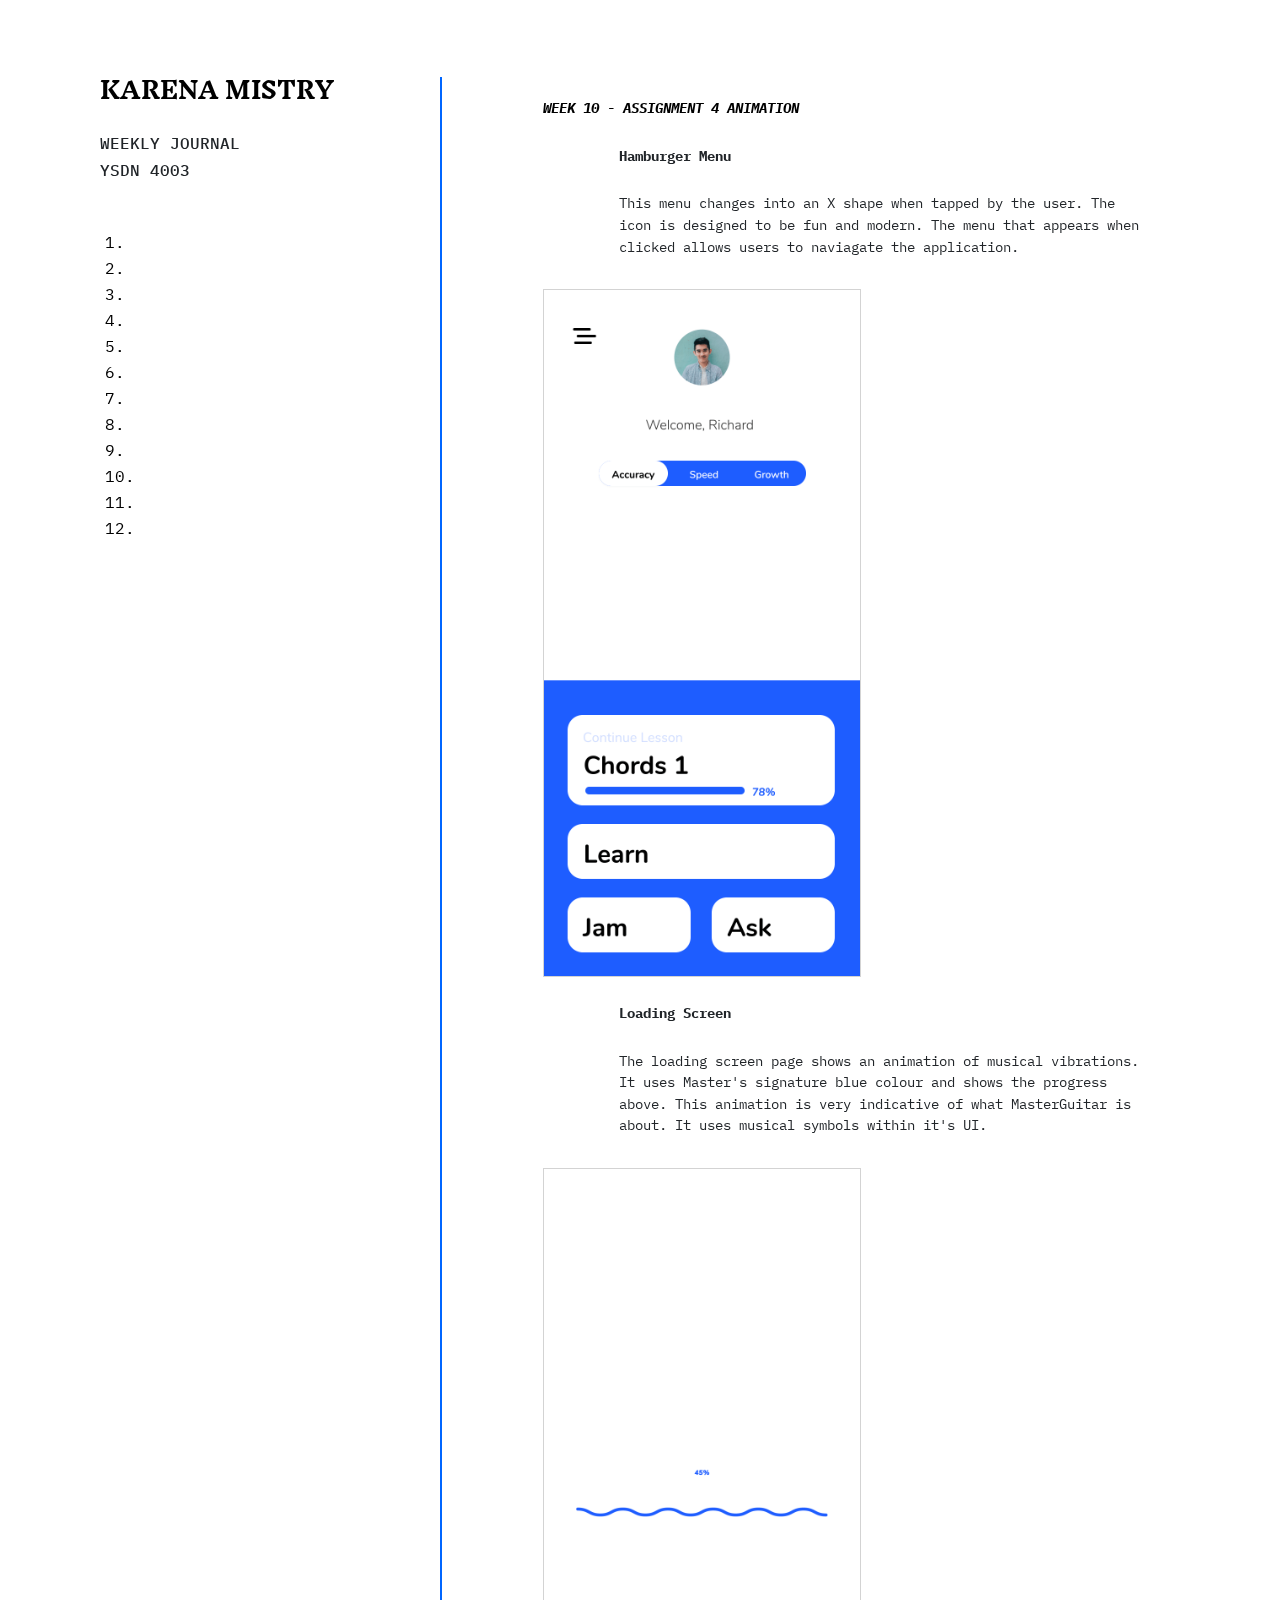
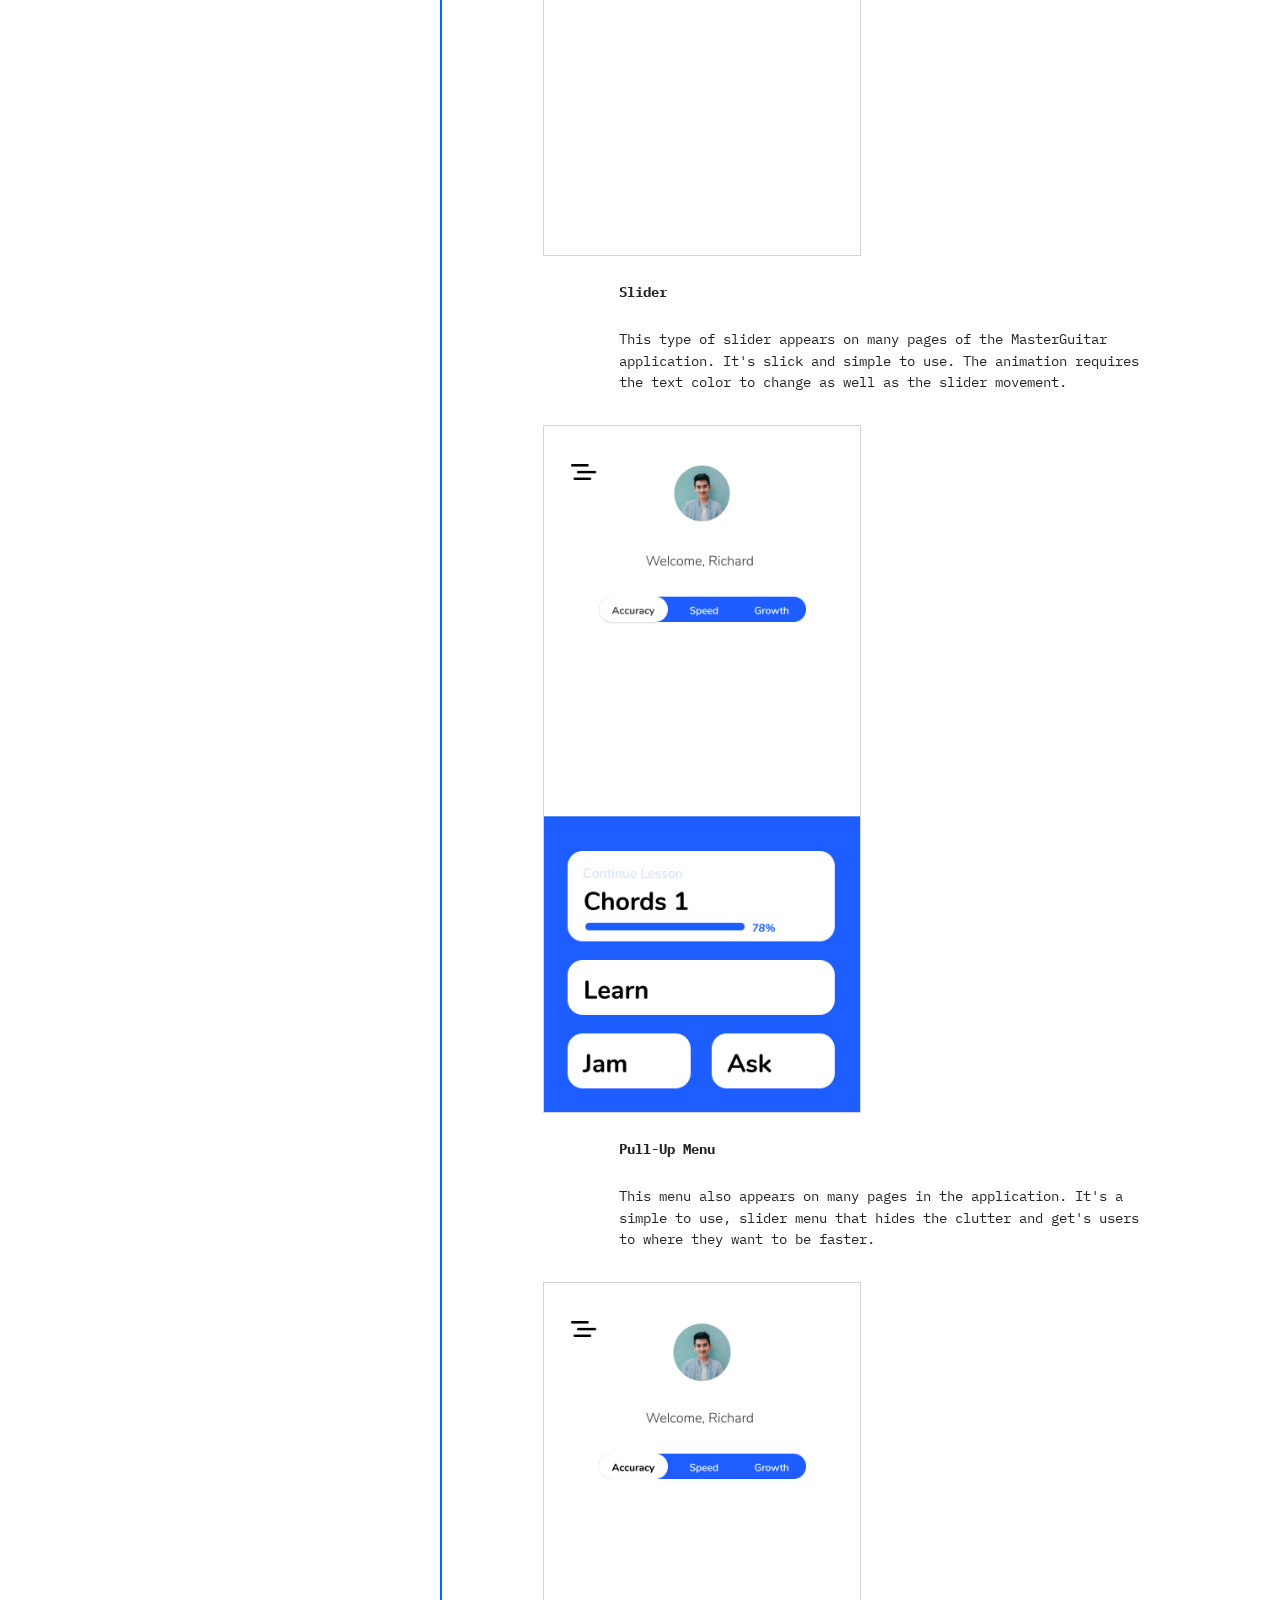
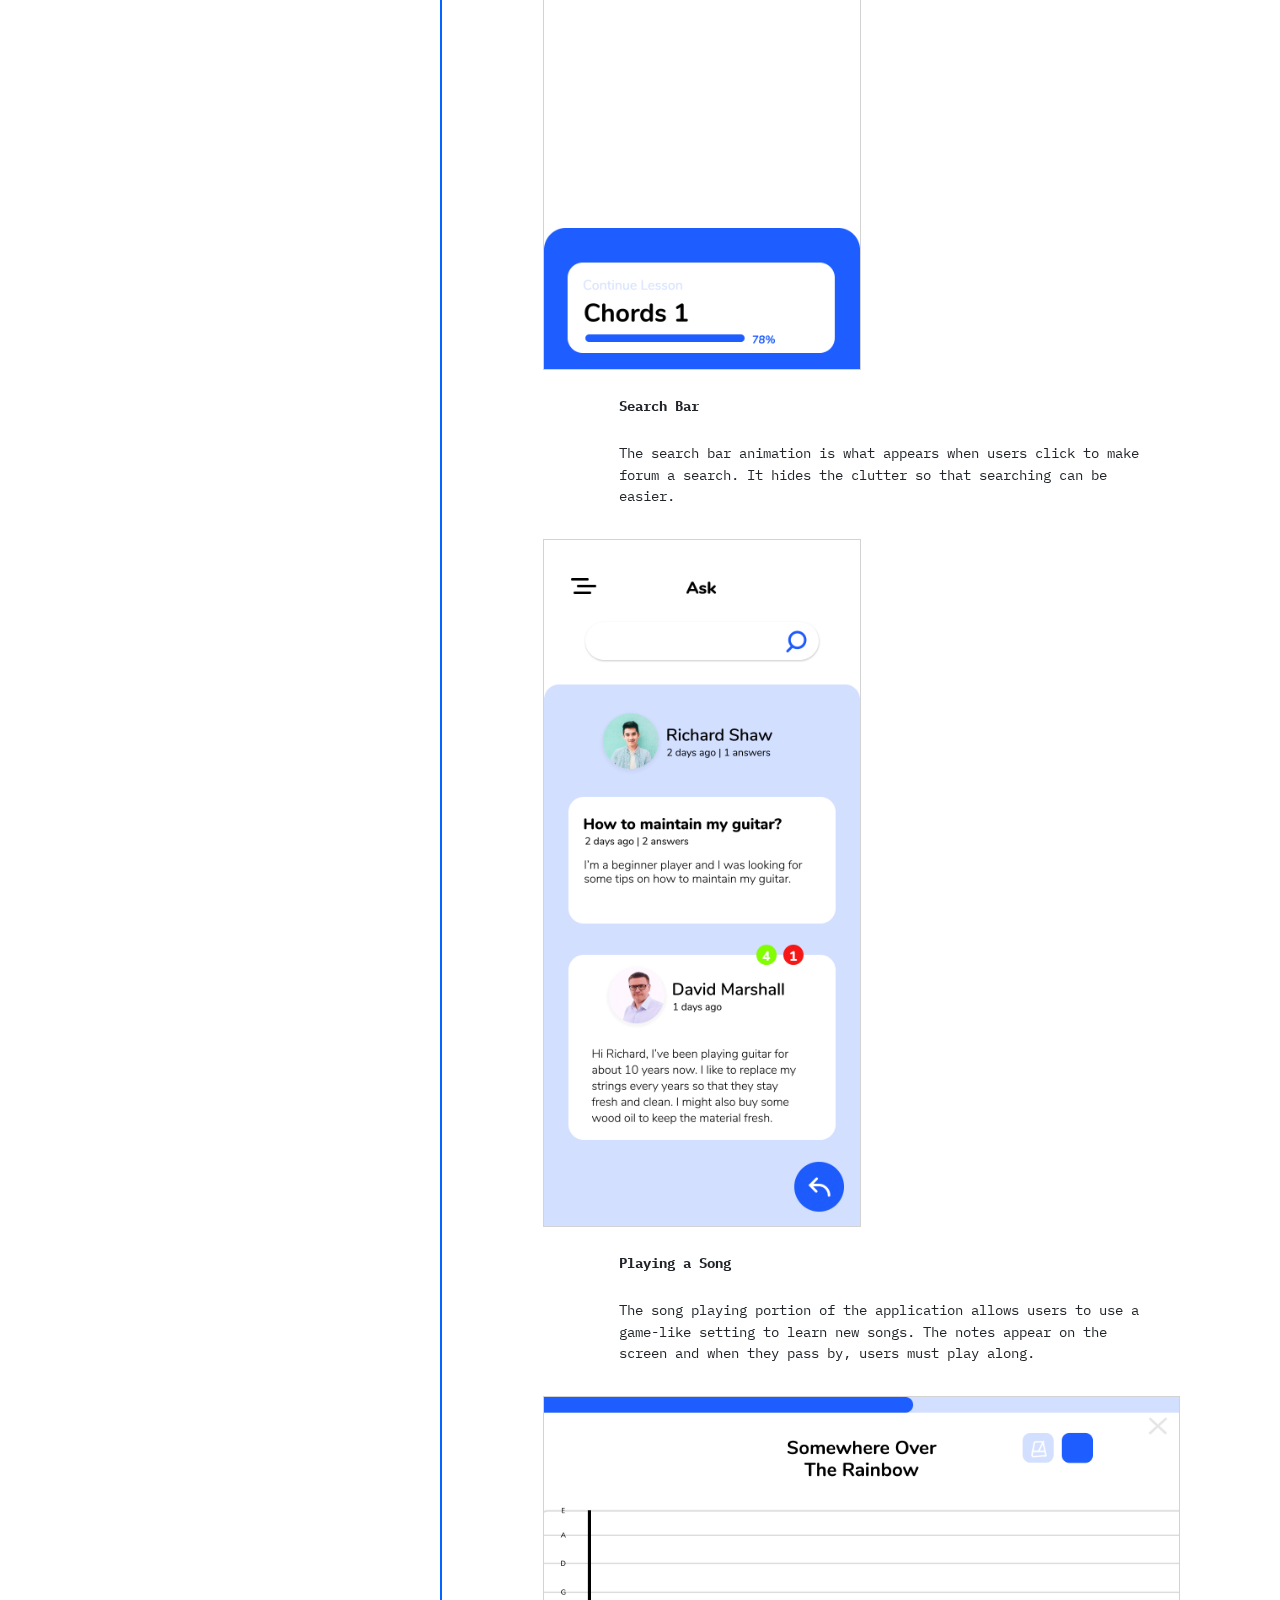
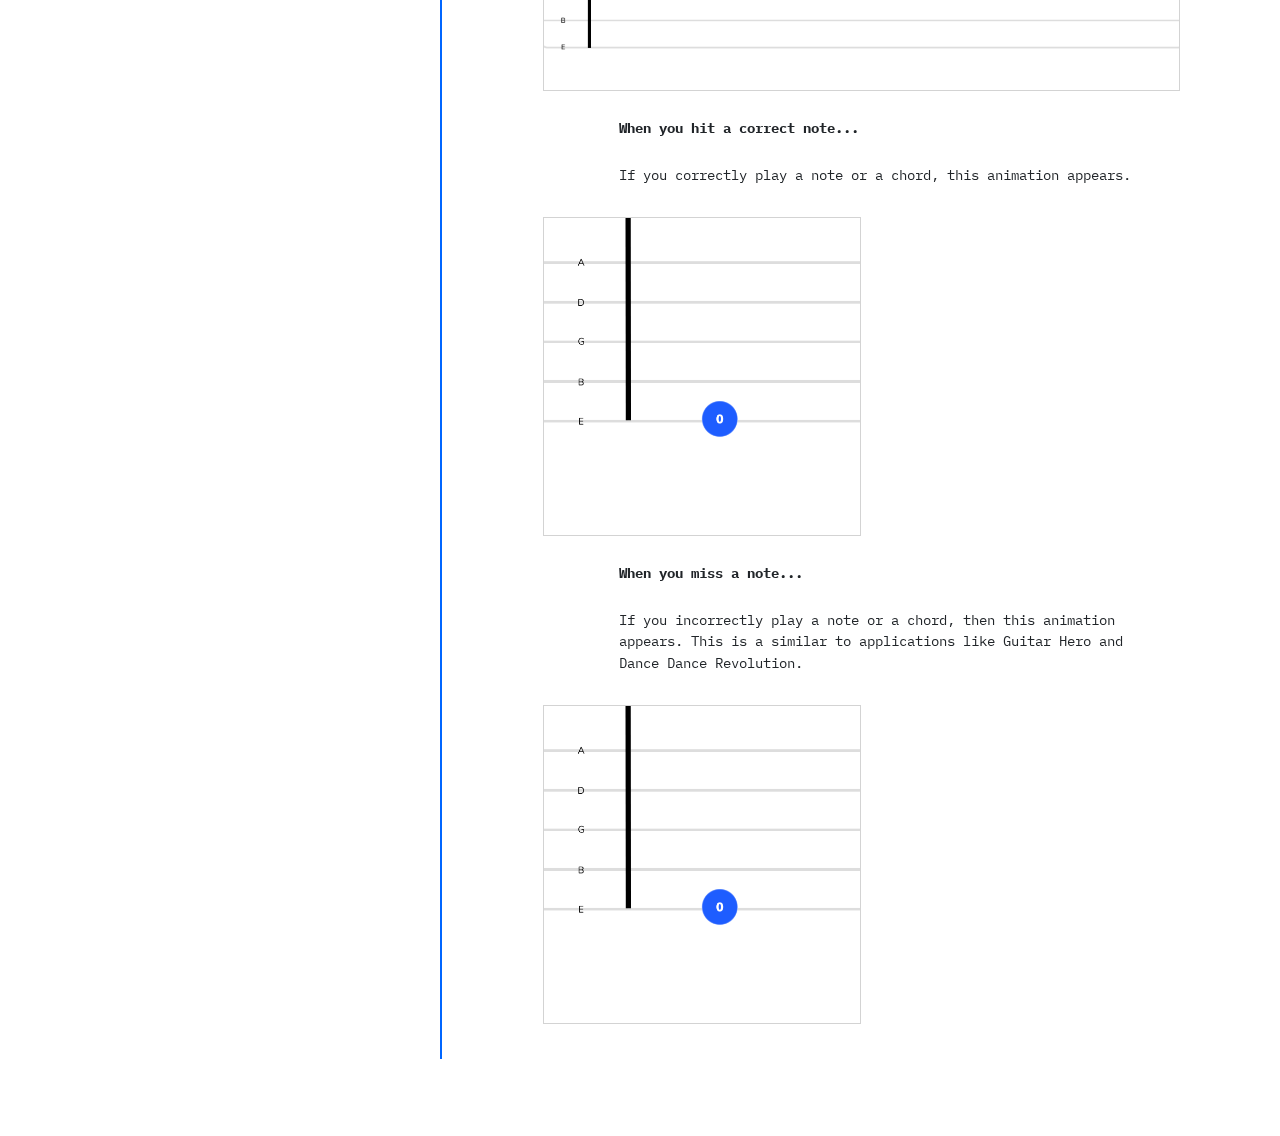
==== week-10.html @ 0b185494 "Add files via upload" ====
<!DOCTYPE html>
<html lang="en" dir="ltr">
  <head>
    <link href="https://fonts.googleapis.com/css?family=IBM+Plex+Mono:300,300i,400,400i,700,700i|Inknut+Antiqua:300,400,700,900" rel="stylesheet">
    <meta charset="utf-8">
    <link rel="stylesheet" href="https://stackpath.bootstrapcdn.com/bootstrap/4.3.1/css/bootstrap.min.css" integrity="sha384-ggOyR0iXCbMQv3Xipma34MD+dH/1fQ784/j6cY/iJTQUOhcWr7x9JvoRxT2MZw1T" crossorigin="anonymous">
    <script src="https://stackpath.bootstrapcdn.com/bootstrap/4.3.1/js/bootstrap.min.js" integrity="sha384-JjSmVgyd0p3pXB1rRibZUAYoIIy6OrQ6VrjIEaFf/nJGzIxFDsf4x0xIM+B07jRM" crossorigin="anonymous"></script>
    <link rel="stylesheet" href="styles.css">
    <title>Karena's Website</title>
  </head>
  <body>

<div class="container" id="all">

  <div class="container" id="box-left">
    <div class="row">
      <div class="col" id="left">
        <h1><a href="index.html">Karena Mistry </a></h1>
        <div id="left-subheadings">
          <h2>Weekly Journal</h2>
          <h2>YSDN 4003</h2>
          <ul id="number-list">
            <li><a href="#name-1">1.</a></li>
            <li><a href="#name-2">2.</a></li>
            <li><a href="#name-3">3.</a></li>
            <li><a href="#name-4">4.</a></li>
            <li><a href="#name-5">5.</a></li>
            <li><a href="#name-6">6.</a></li>
            <li><a href="#name-7">7.</a></li>
            <li><a href="#name-8">8.</a></li>
            <li><a href="#name-9">9.</a></li>
            <li><a href="#name-10">10.</a></li>
            <li><a href="#name-11">11.</a></li>
            <li><a href="#name-12">12.</a></li>
          </ul>
        </div>
      </div>
    </div>
  </div>

  <div class="container" id="box-right">
    <div class="row">
      <div class="col" id="list">
        <ul>
          <li>
            <a id="name-2" href="#">Week 10 - Assignment 4 Animation</a>
            <div class="images-animation">
              <p><strong>Hamburger Menu</strong></p>
              <p>This menu changes into an X shape when tapped by the user. The icon is designed to be fun and modern. The menu that appears when clicked allows users to naviagate the application. </p>
              <img src="Gif-1.gif" alt="" width="50%" border="solid 1px black">

              <p><strong>Loading Screen</strong></p>
              <p>The loading screen page shows an animation of musical vibrations. It uses Master's signature blue colour and shows the progress above. This animation is very indicative of what MasterGuitar is about. It uses musical symbols within it's UI. </p>
              <img src="Gif-3.gif" alt="" width="50%" border="solid 1px black">

              <p><strong>Slider</strong></p>
              <p>This type of slider appears on many pages of the MasterGuitar application. It's slick and simple to use. The animation requires the text color to change as well as the slider movement.</p>
              <img src="Gif-4.gif" alt="" width="50%" border="solid 1px black">

              <p><strong>Pull-Up Menu</strong></p>
              <p>This menu also appears on many pages in the application. It's a simple to use, slider menu that hides the clutter and get's users to where they want to be faster. </p>
              <img src="Gif-5.gif" alt="" width="50%" border="solid 1px black">

              <p><strong>Search Bar</strong></p>
              <p>The search bar animation is what appears when users click to make forum a search. It hides the clutter so that searching can be easier.</p>
              <img src="Gif-6.gif" alt="" width="50%" border="solid 1px black">

              <p><strong>Playing a Song</strong></p>
              <p>The song playing portion of the application allows users to use a game-like setting to learn new songs. The notes appear on the screen and when they pass by, users must play along.</p>
              <img src="Gif-7.gif" alt="" width="100%" border="solid 1px black">

              <p><strong>When you hit a correct note...</strong></p>
              <p>If you correctly play a note or a chord, this animation appears.</p>
              <img src="Gif-8.gif" alt="" width="50%" border="solid 1px black">

              <p><strong>When you miss a note...</strong></p>
              <p>If you incorrectly play a note or a chord, then this animation appears. This is a similar to applications like Guitar Hero and Dance Dance Revolution.</p>
              <img src="Gif-8.gif" alt="" width="50%" border="solid 1px black">

            </div>


          </li>
        </ul>
      </div>
    </div>
  </div>
</div>








  </body>
</html>
---- styles.css ----
/* -------------------LEFT----------------------------------*/

html{
  padding-bottom: 6%;
}
#all{
padding-top: 6%;
}
#box-left{
  position: fixed;
}
#left{
}
/* TITLE : KARENA MISTRY */
#left h1{
  font-size: 1.4em;
  font-family: 'Inknut Antiqua', serif;
  font-weight: 700;
  text-transform: uppercase;
}
#left a{
  color: black;
}
/* SUBTITLE : WEEKLY JOURNAL ETC. */
#left h2{
  font-size: 1em;
  text-transform: uppercase;
  font-family: 'IBM Plex Mono', monospace;
}
#left-subheadings{
  padding-top: 2%;
}
/* Number List : 1,2,3...etc */
#number-list li{
  list-style: none;
  font-family: 'IBM Plex Mono', monospace;
  margin-top: 2px;
}
#number-list {
  margin-top: 50px;
  padding-left: 5px;
}


/* -------------------RIGHT----------------------------------*/



#list{
  border-left: double 2px #0066FF;
  padding-left: 8%;
}
/* RIGHT LINKS : WEEK 1,WEEK 2 ETC.  */
#list a{
  font-size: 0.85em;
  color: black;
  font-family: 'IBM Plex Mono', monospace;
  text-transform: uppercase;
  font-weight: 700;
  font-style: oblique;
}
#list li{
  padding: 3% 0 3%;
  list-style: none;
}
/* BODY : SMALL TEXT */
#list p{
  font-family: 'IBM Plex Mono', monospace;
  font-size: 0.9em;
}
#box-right{
  width: 68%;
  float: right;
}
#box-right p{
  margin: 4%;
  padding: 0% 0% 0% 8%;
}


/* -------------------Pages----------------------------------*/

#img-hmw{
  width: 800px;
  display: block;
}
.images-animation img{
  display: block;
  border: 1px solid lightgrey;
  margin-top: 5%;
}
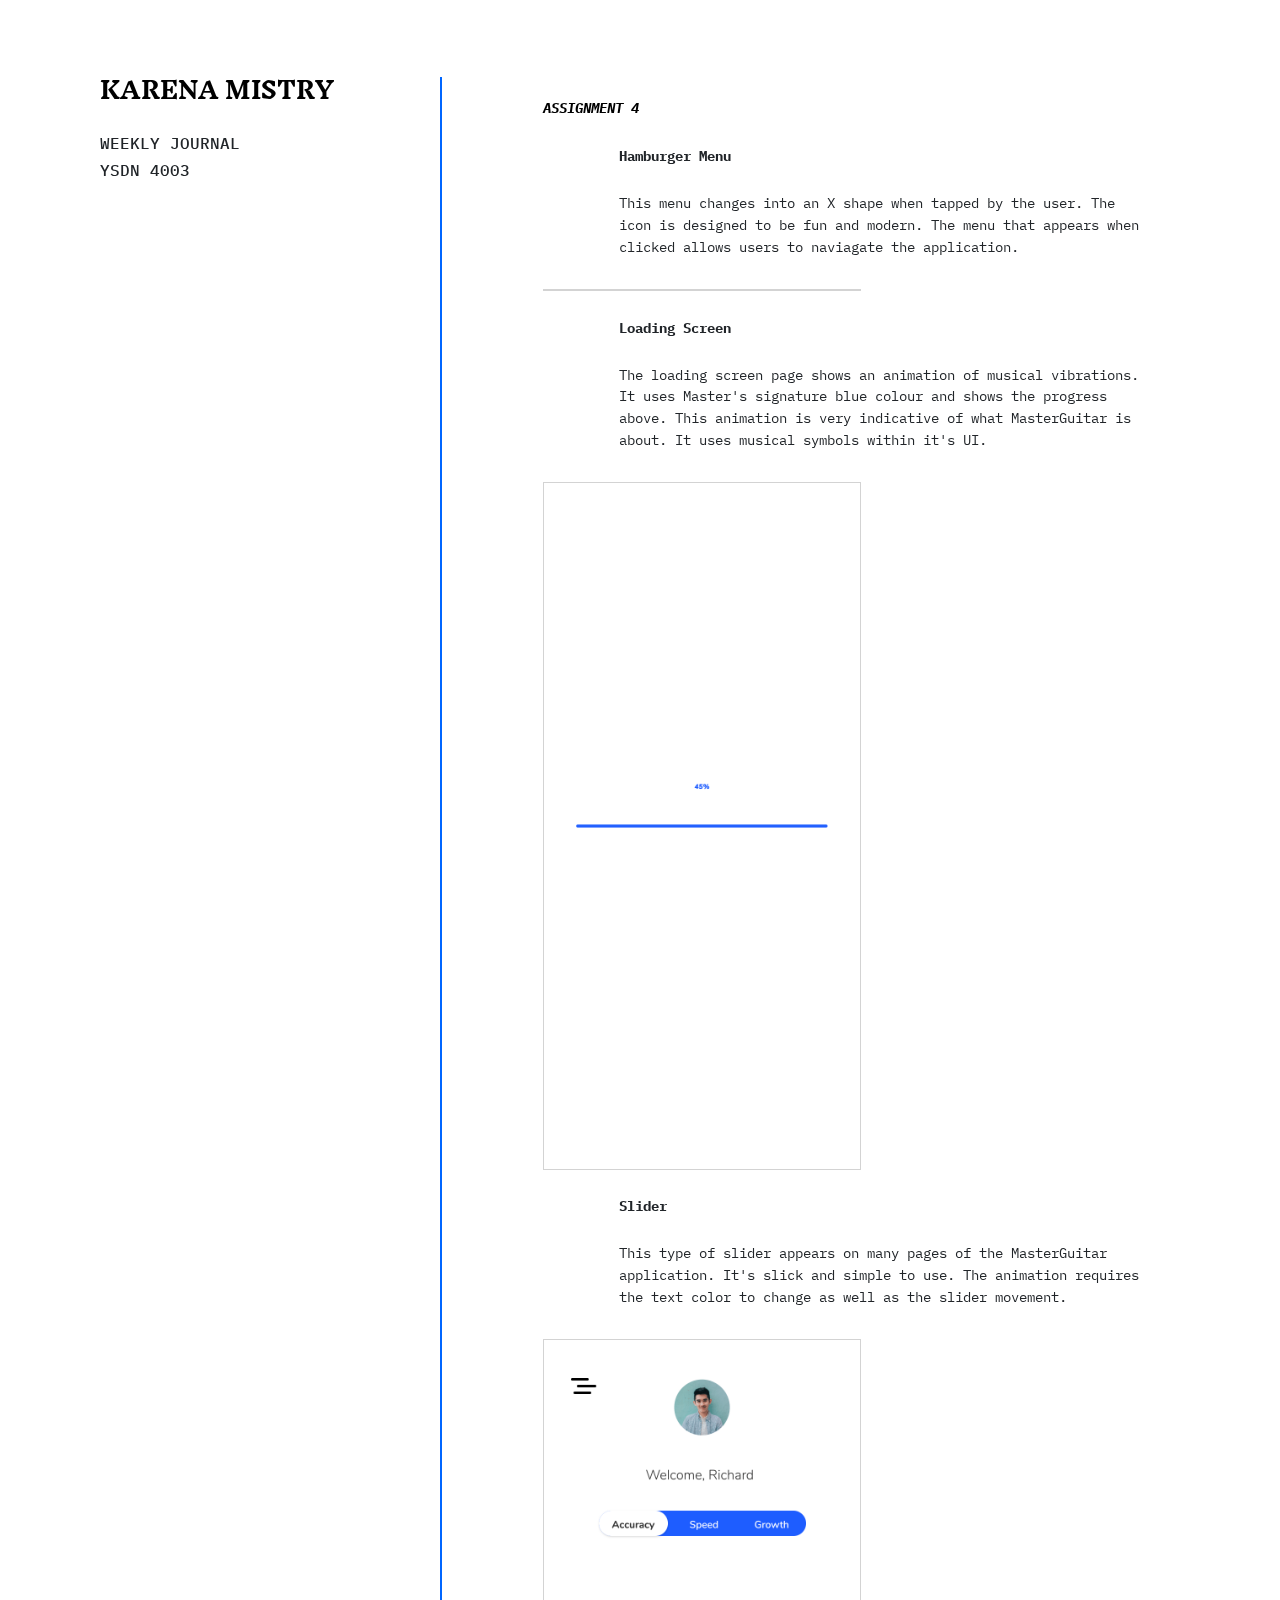
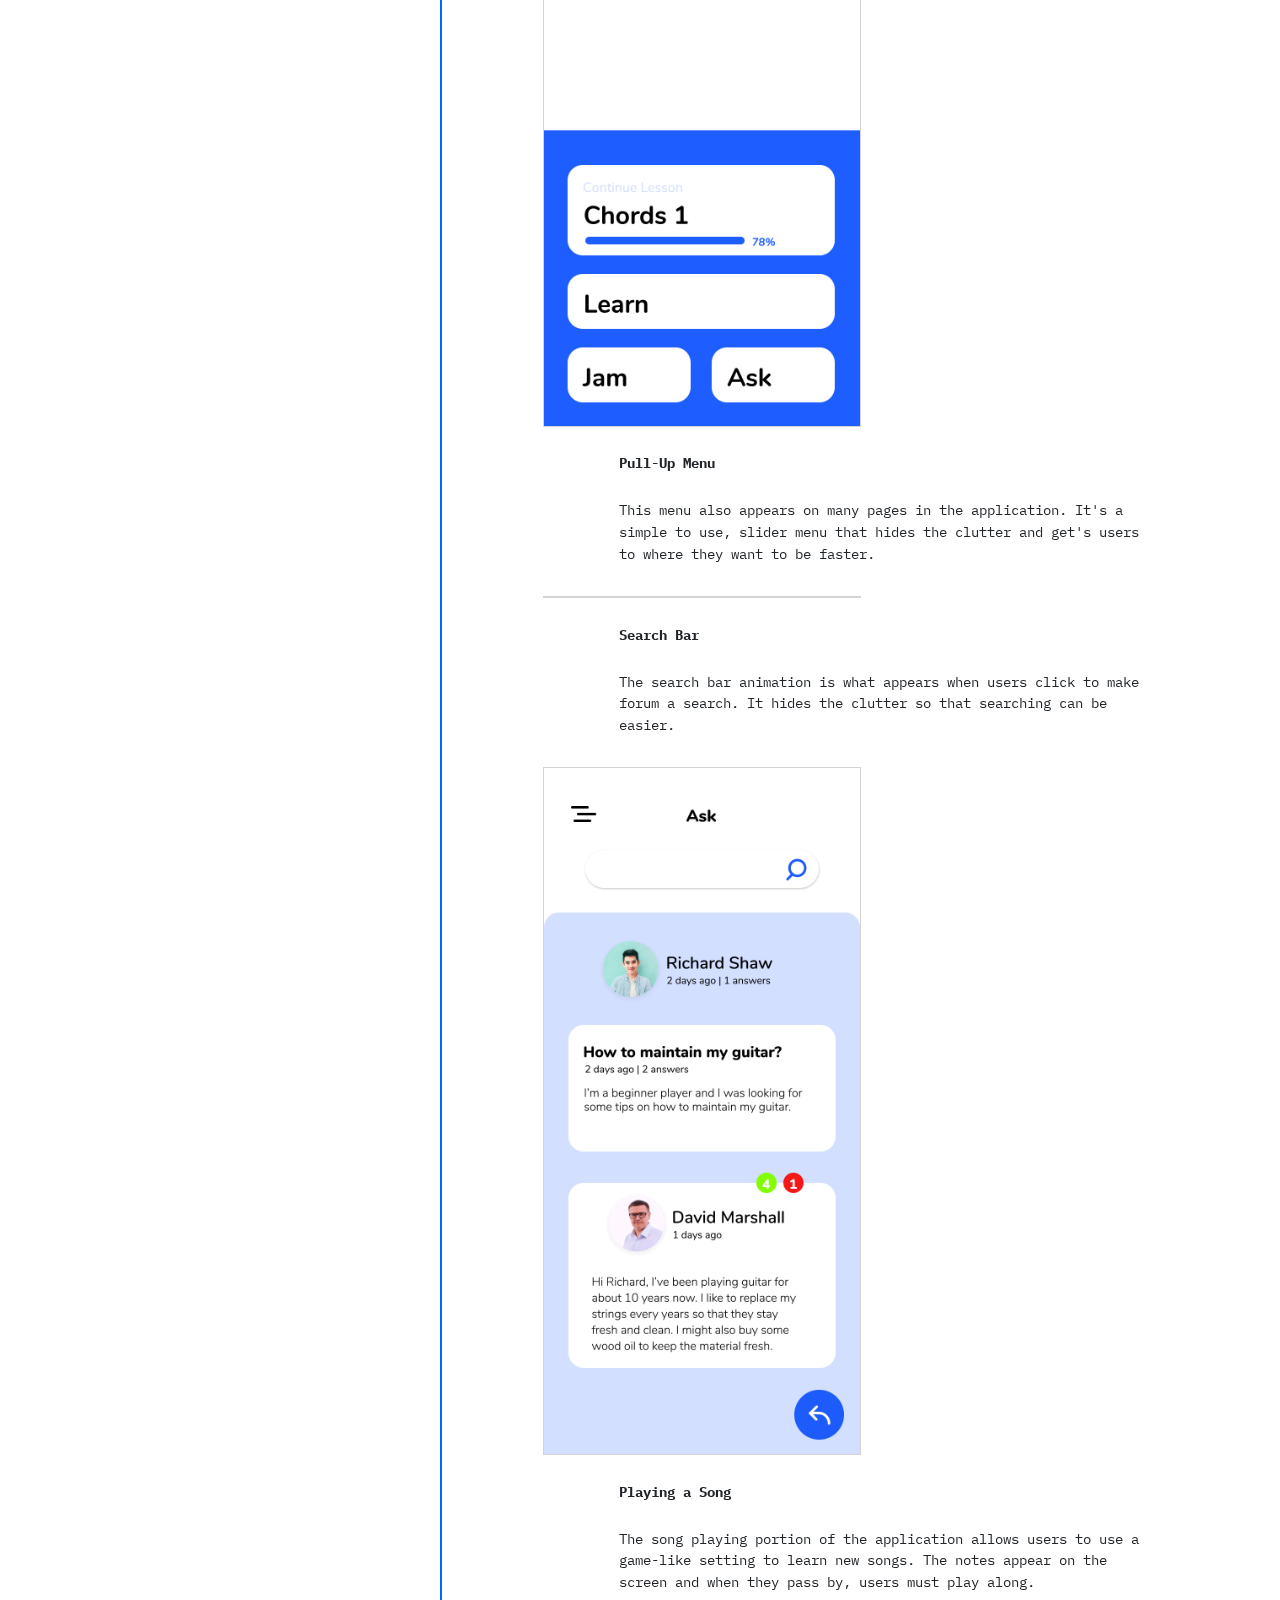
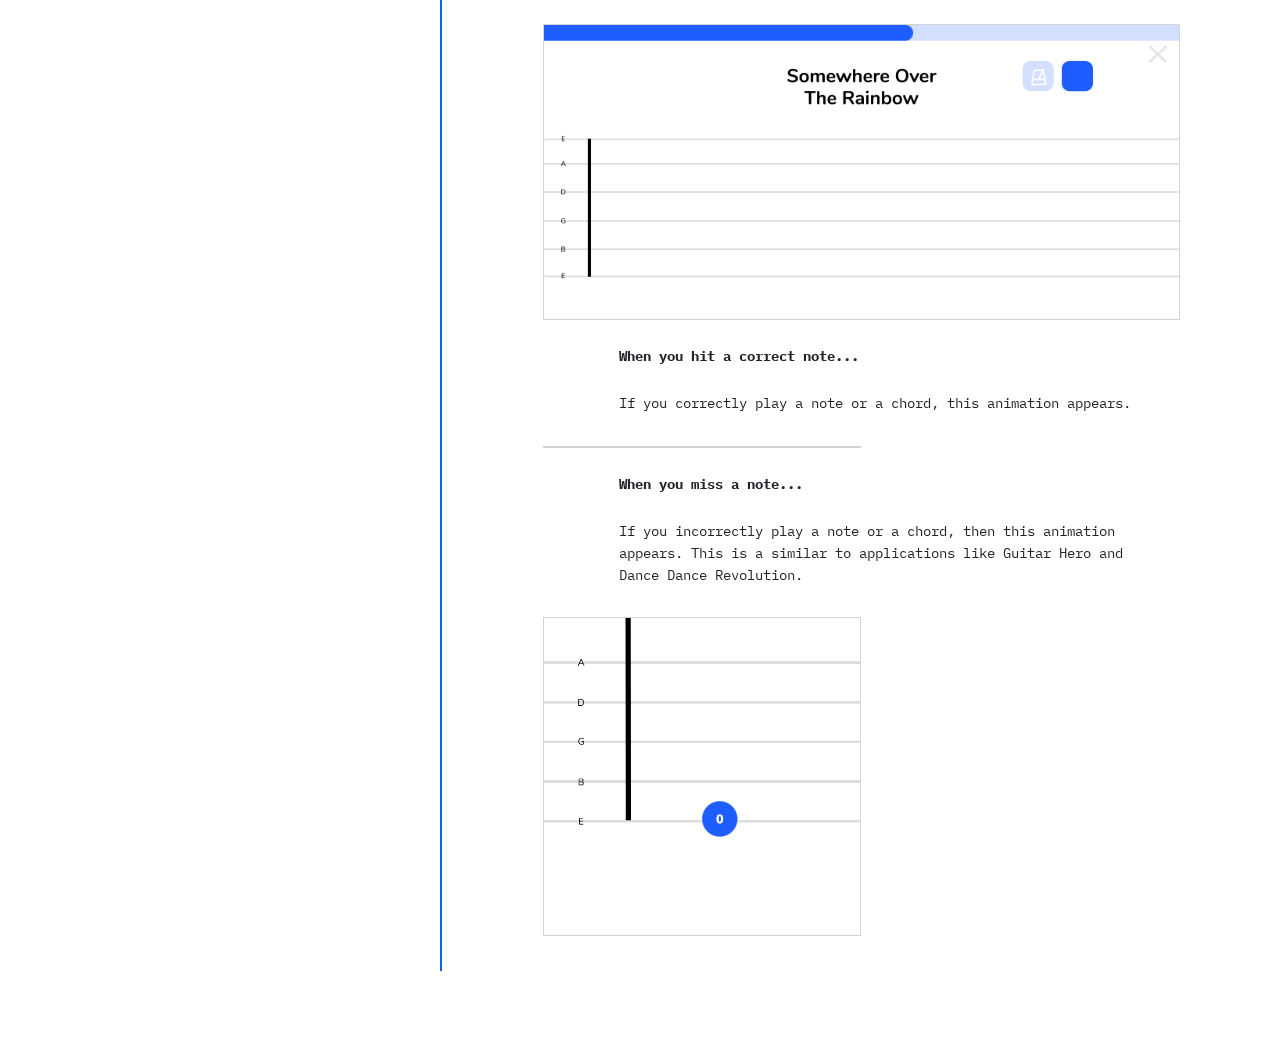
==== commit 1726b9a3: "Update week-10.html" ====
--- a/week-10.html
+++ b/week-10.html
@@ -19,20 +19,7 @@
         <div id="left-subheadings">
           <h2>Weekly Journal</h2>
           <h2>YSDN 4003</h2>
-          <ul id="number-list">
-            <li><a href="#name-1">1.</a></li>
-            <li><a href="#name-2">2.</a></li>
-            <li><a href="#name-3">3.</a></li>
-            <li><a href="#name-4">4.</a></li>
-            <li><a href="#name-5">5.</a></li>
-            <li><a href="#name-6">6.</a></li>
-            <li><a href="#name-7">7.</a></li>
-            <li><a href="#name-8">8.</a></li>
-            <li><a href="#name-9">9.</a></li>
-            <li><a href="#name-10">10.</a></li>
-            <li><a href="#name-11">11.</a></li>
-            <li><a href="#name-12">12.</a></li>
-          </ul>
+        
         </div>
       </div>
     </div>
@@ -43,11 +30,11 @@
       <div class="col" id="list">
         <ul>
           <li>
-            <a id="name-2" href="#">Week 10 - Assignment 4 Animation</a>
+            <a id="name-2" href="#">Assignment 4</a>
             <div class="images-animation">
               <p><strong>Hamburger Menu</strong></p>
               <p>This menu changes into an X shape when tapped by the user. The icon is designed to be fun and modern. The menu that appears when clicked allows users to naviagate the application. </p>
-              <img src="Gif-1.gif" alt="" width="50%" border="solid 1px black">
+              <img src="menu.gif" alt="" width="50%" border="solid 1px black">
 
               <p><strong>Loading Screen</strong></p>
               <p>The loading screen page shows an animation of musical vibrations. It uses Master's signature blue colour and shows the progress above. This animation is very indicative of what MasterGuitar is about. It uses musical symbols within it's UI. </p>
@@ -59,7 +46,7 @@
 
               <p><strong>Pull-Up Menu</strong></p>
               <p>This menu also appears on many pages in the application. It's a simple to use, slider menu that hides the clutter and get's users to where they want to be faster. </p>
-              <img src="Gif-5.gif" alt="" width="50%" border="solid 1px black">
+              <img src="slideup.gif" alt="" width="50%" border="solid 1px black">
 
               <p><strong>Search Bar</strong></p>
               <p>The search bar animation is what appears when users click to make forum a search. It hides the clutter so that searching can be easier.</p>
@@ -71,7 +58,7 @@
 
               <p><strong>When you hit a correct note...</strong></p>
               <p>If you correctly play a note or a chord, this animation appears.</p>
-              <img src="Gif-8.gif" alt="" width="50%" border="solid 1px black">
+              <img src="Gif-9.gif" alt="" width="50%" border="solid 1px black">
 
               <p><strong>When you miss a note...</strong></p>
               <p>If you incorrectly play a note or a chord, then this animation appears. This is a similar to applications like Guitar Hero and Dance Dance Revolution.</p>
